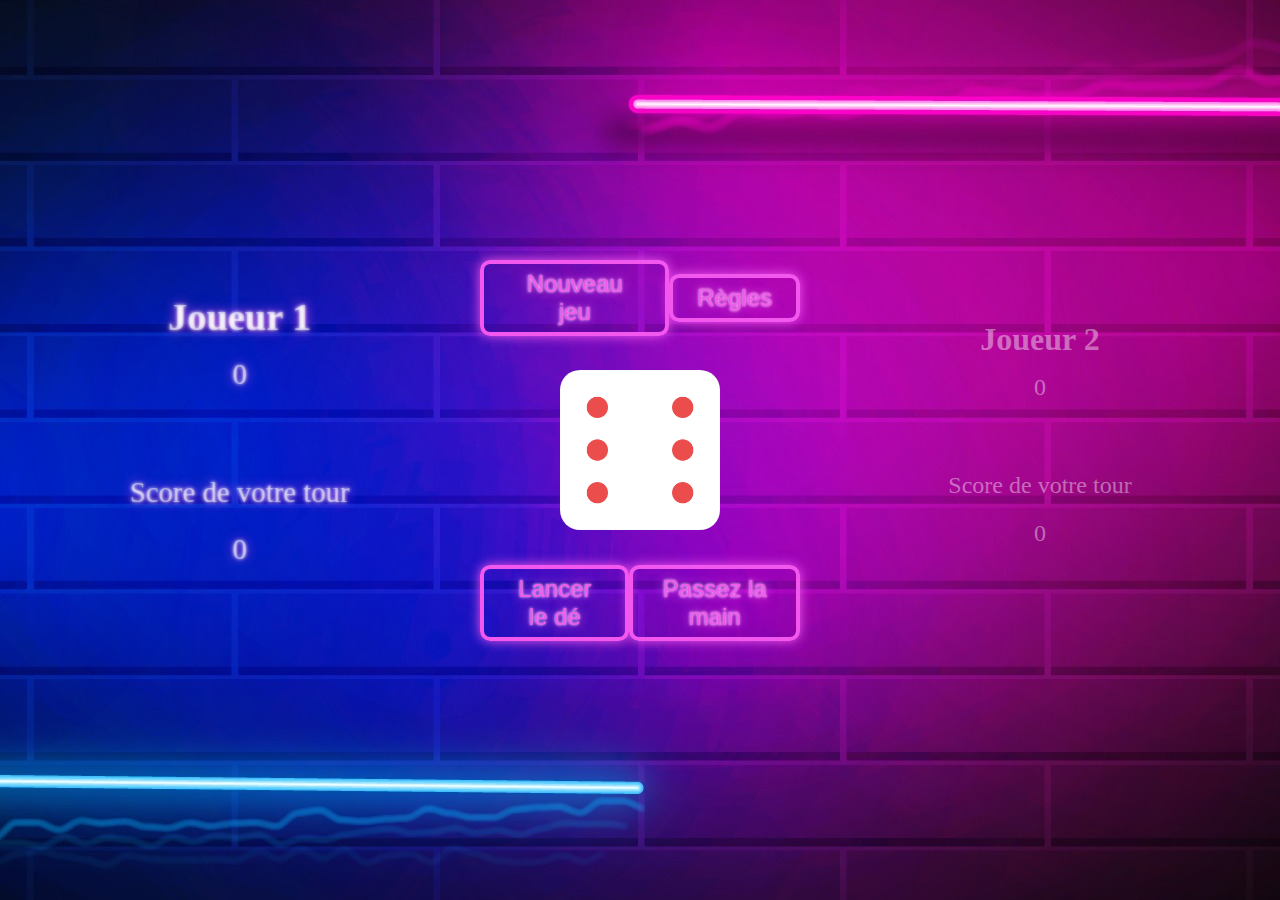
==== index.html @ f3d12502 "translation in french" ====
<!DOCTYPE html>
<html lang="fr">
    <head>
        <meta charset="UTF-8">
        <meta http-equiv="X-UA-Compatible" content="IE=edge">
        <meta name="viewport" content="width=device-width, initial-scale=1.0">
        <title>Jeux de dés</title>
        <!-- import icon -->
        <link rel="icon" type="image" href="assets\Images\icons8-dé-dotted-16.png">
        <link rel="stylesheet" href="assets/css/style.css">
        <!-- import font lato -->
        <link rel="preconnect" href="https://fonts.googleapis.com">
<link rel="preconnect" href="https://fonts.gstatic.com" crossorigin>
<link href="https://fonts.googleapis.com/css2?family=Lato&display=swap" rel="stylesheet">
    </head>

    <body>   
        <main>
            <!------- Animations ---------->
            <!--Confettis -->
            <div id="allConfettis">
            </div>
            <!--Victory sound -->
            <audio id="soundApplause" src="assets/audio/applaudissements.wav"></audio>
            
            <!------- Gameboard ---------->
            <div class="game">
                <!--Modal  -->
                <section class="modal-container">
                    <div class="overlay modal-trigger"></div>
                    <div class="modal">
                        <button class=" btn btn_close-modal modal-trigger">X</button>
                        <h1>Règles de jeu</h1>
                        <p>Le jeu comprend 2 joueurs sur un seul et même écran.
                            Chaque joueur possède un score temporaire (ROUND) et un score global (GLOBAL). À chaque tour, le joueur a son ROUND initialisé à 0 et peut lancer un dé autant de fois qu'il le souhaite. Le résultat d’un lancer est ajouté au ROUND.
                        </p>
                        <p>
                            Lors de son tour, le joueur peut décider à tout moment de:
                            <ul>
                                <li>Cliquer sur HOLD, qui permet d’envoyer les points du ROUND vers le GLOBAL. Ce sera alors le tour de l’autre joueur.</li>
                                <li>Lancer le dé. S’il obtient un 1, son score ROUND est perdu et c’est la fin de son tour. Le premier joueur qui atteint les 20 points sur global gagne le jeu.</li>
                            </ul>
                        </p>
                    </div>
                </section>

                <!--Section Player 1 -->
                <section class="player player0 actived">
                    <h2 class="name" id="player_name0">Joueur 1</h2>
                    <p class="score" id="score0">0</p>
                    <div class="player_current">
                        <p class="current_hold">Score de votre tour</p>
                        <p class="current_score" id="current0">0</p>
                    </div>
                </section>
                
                <!--Section dice + Bouttons  -->
                <section class="dice-buttons">
                    <div class="dice-buttons_group">
                        <button class="btn btn_new">Nouveau jeu</button>
                        <button class="btn modal-trigger">Règles</button>
                    </div>
                    <img alt="Le dé" class="dice" src="assets\Images\dice-6.png"/>
                    <div class="dice-buttons_group">
                        <button class="btn btn_roll">Lancer le dé</button>
                        <button class="btn btn_hold">Passez la main</button>
                    </div>
                </section>
                
                <!--Section Gamer 2 -->
                <section class="player player1">
                    <h2 class="name" id="player_name1">Joueur 2</h2>
                    <p class="score" id="score1">0</p>
                    <div class="player_current">
                        <p class="current_hold">Score de votre tour</p>
                        <p class="current_score" id="current1">0</p>
                    </div>
                </section>
            </div>
        </main>

        <script src="utilities.js"></script>
        <script src="modal.js"></script>
        <script src="game.js"></script>
    </body>
</html>
---- assets/css/style.css ----
.actived {
  text-shadow: 0 0 0.125em rgb(255, 255, 255), 0 0 0.4em rgb(243, 88, 238);
  transform: scale(1.2);
}

.btn {
  background-color: transparent;
  color: rgb(243, 88, 238);
  font-size: 1.5rem;
  display: inline-block;
  cursor: pointer;
  text-decoration: none;
  border: 4px solid currentColor;
  padding: 0.25em 1em;
  border-radius: 10px;
  text-shadow: 0 0 0.125em rgb(255, 255, 255), 0 0 0.45em rgb(243, 88, 238);
  box-shadow: 0 0 0.5em rgb(243, 88, 238);
}
.btn:hover {
  text-shadow: 0 0 0.125em rgb(243, 88, 238), 0 0 0.45em rgb(20, 69, 184);
  box-shadow: 0 0 0.5em rgb(20, 69, 184);
  background-color: transparent;
  color: rgb(20, 69, 184);
}
.btn_close-modal {
  position: absolute;
  top: 10px;
  right: 10px;
  padding: 8px;
  font-size: 1rem;
}

.dice {
  width: 10rem;
  border-radius: 20px;
}

.confetti {
  width: 10px;
  height: 20px;
  animation: 3s infinite linear falling;
  position: absolute;
  top: -20px;
  z-index: 2;
}

#allConfettis {
  overflow: hidden;
}

* {
  margin: 0;
  padding: 0;
  box-sizing: border-box;
}

body {
  height: 100vh;
  font-size: 1.5rem;
}

h2 {
  font-size: 2rem;
}

.game {
  display: flex;
  justify-content: space-evenly;
  align-items: center;
  flex-direction: row;
  width: 100vw;
  height: 100vh;
  margin: auto;
  background-image: url("/assets/Images/fond.jpg");
  background-position: center;
  background-size: cover;
}

.modal-container {
  visibility: hidden;
  position: fixed;
  top: 0;
  height: 100vh;
  width: 100vw;
  transition: visibility 0.4s;
}

.active {
  visibility: visible;
}

.overlay {
  opacity: 0;
  position: absolute;
  width: 100%;
  height: 100%;
  background-color: rgba(38, 38, 233, 0.422);
  transition: opacity 0.4s 0.2s ease-out;
}

.modal-container.active .overlay,
.modal-container.active .modal {
  opacity: 1;
  transition: opacity 0.4s ease-out;
}

.modal {
  position: absolute;
  width: 95%;
  min-width: 300px;
  max-width: 500px;
  padding: 30px;
  background-color: white;
  color: black;
  border-radius: 10px;
  top: 50%;
  left: 50%;
  transform: translate(-50%, -50%);
  box-shadow: 0 0 0.5em rgb(243, 88, 238);
  transition: opacity 0.4s ease-out;
}
.modal h1 {
  margin-bottom: 10px;
  font-weight: 500;
}

.dice-buttons {
  display: flex;
  justify-content: space-evenly;
  align-items: center;
  flex-direction: column;
  height: 50vh;
}
.dice-buttons_group {
  width: 25vw;
  display: flex;
  justify-content: space-between;
  align-items: center;
  flex-direction: row;
}

.player {
  text-align: center;
  color: rgba(255, 255, 255, 0.406);
  height: 30%;
  line-height: 2em;
}
.player_current {
  margin-top: 50px;
}

@keyframes falling {
  0% {
    top: -20px;
    transform: rotate(180deg);
  }
  20% {
    transform: translateX(100px);
    transform: rotate(360deg);
  }
  40% {
    transform: translateX(60px);
    transform: rotate(180deg);
  }
  50% {
    opacity: 1;
    transform: translateX(20px);
    transform: rotate(360deg);
  }
  70% {
    opacity: 0.2;
    transform: translateX(30px);
    transform: rotate(180deg);
  }
  100% {
    opacity: 0;
    top: 95%;
    transform: translateX(20px);
    transform: rotate(360deg);
  }
}/*# sourceMappingURL=style.css.map */
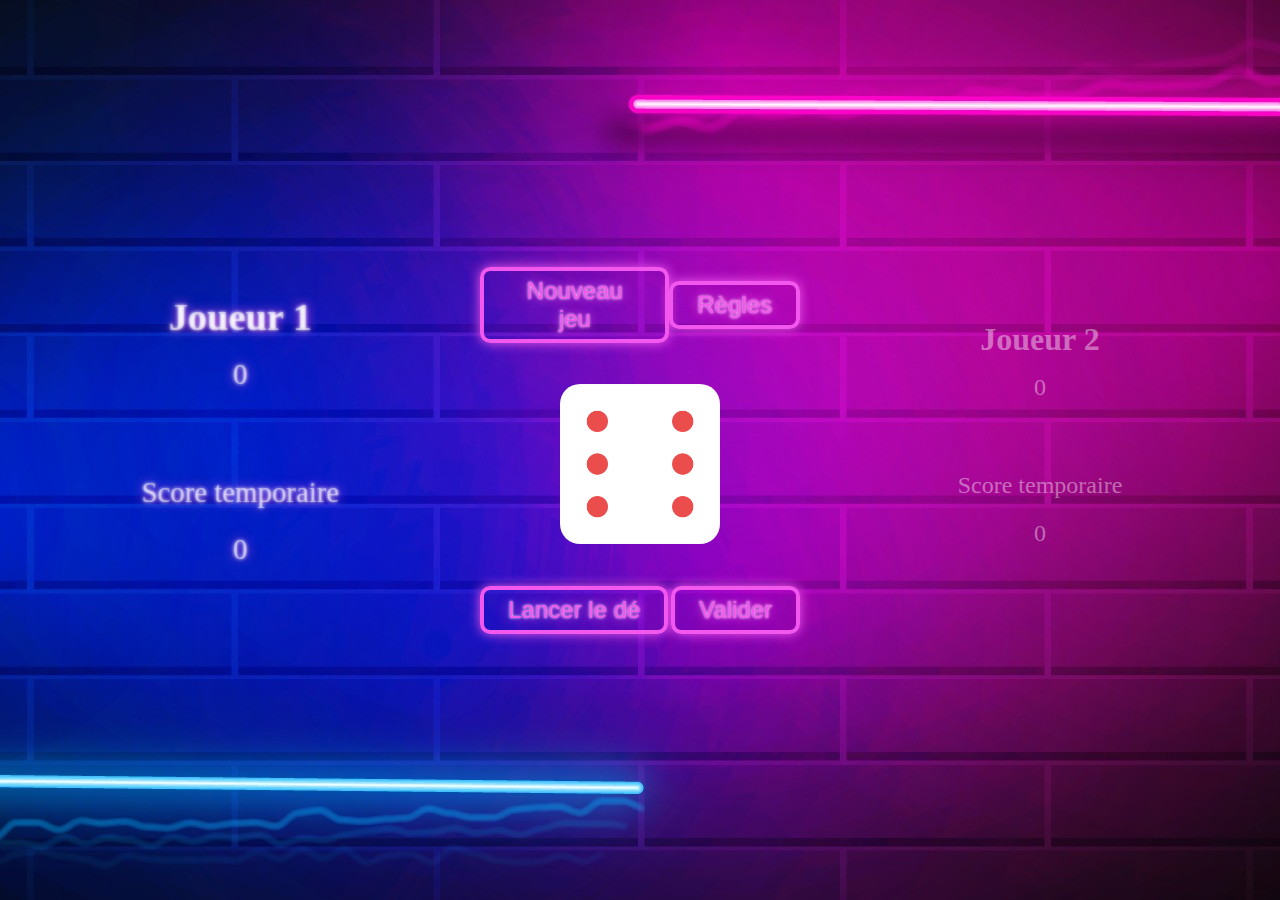
==== commit e14226dd: "test" ====
--- a/index.html
+++ b/index.html
@@ -32,13 +32,13 @@
                         <button class=" btn btn_close-modal modal-trigger">X</button>
                         <h1>Règles de jeu</h1>
                         <p>Le jeu comprend 2 joueurs sur un seul et même écran.
-                            Chaque joueur possède un score temporaire (ROUND) et un score global (GLOBAL). À chaque tour, le joueur a son ROUND initialisé à 0 et peut lancer un dé autant de fois qu'il le souhaite. Le résultat d’un lancer est ajouté au ROUND.
+                            Chaque joueur possède un score temporaire et un score global. À chaque tour, le joueur a son score initialisé à 0 et peut lancer un dé autant de fois qu'il le souhaite. Le résultat d’un lancer est ajouté au score temporaire.
                         </p>
                         <p>
                             Lors de son tour, le joueur peut décider à tout moment de:
                             <ul>
-                                <li>Cliquer sur HOLD, qui permet d’envoyer les points du ROUND vers le GLOBAL. Ce sera alors le tour de l’autre joueur.</li>
-                                <li>Lancer le dé. S’il obtient un 1, son score ROUND est perdu et c’est la fin de son tour. Le premier joueur qui atteint les 20 points sur global gagne le jeu.</li>
+                                <li>Cliquer sur Valider, qui permet d’envoyer les points du score temporaire vers le GLOBAL. Ce sera alors le tour de l’autre joueur.</li>
+                                <li>Lancer le dé. S’il obtient un 1, son score temporaire est perdu et c’est la fin de son tour. Le premier joueur qui atteint les 20 points sur global gagne le jeu.</li>
                             </ul>
                         </p>
                     </div>
@@ -49,7 +49,7 @@
                     <h2 class="name" id="player_name0">Joueur 1</h2>
                     <p class="score" id="score0">0</p>
                     <div class="player_current">
-                        <p class="current_hold">Score de votre tour</p>
+                        <p class="current_hold">Score temporaire</p>
                         <p class="current_score" id="current0">0</p>
                     </div>
                 </section>
@@ -63,7 +63,7 @@
                     <img alt="Le dé" class="dice" src="assets\Images\dice-6.png"/>
                     <div class="dice-buttons_group">
                         <button class="btn btn_roll">Lancer le dé</button>
-                        <button class="btn btn_hold">Passez la main</button>
+                        <button class="btn btn_hold">Valider</button>
                     </div>
                 </section>
                 
@@ -72,7 +72,7 @@
                     <h2 class="name" id="player_name1">Joueur 2</h2>
                     <p class="score" id="score1">0</p>
                     <div class="player_current">
-                        <p class="current_hold">Score de votre tour</p>
+                        <p class="current_hold">Score temporaire</p>
                         <p class="current_score" id="current1">0</p>
                     </div>
                 </section>
